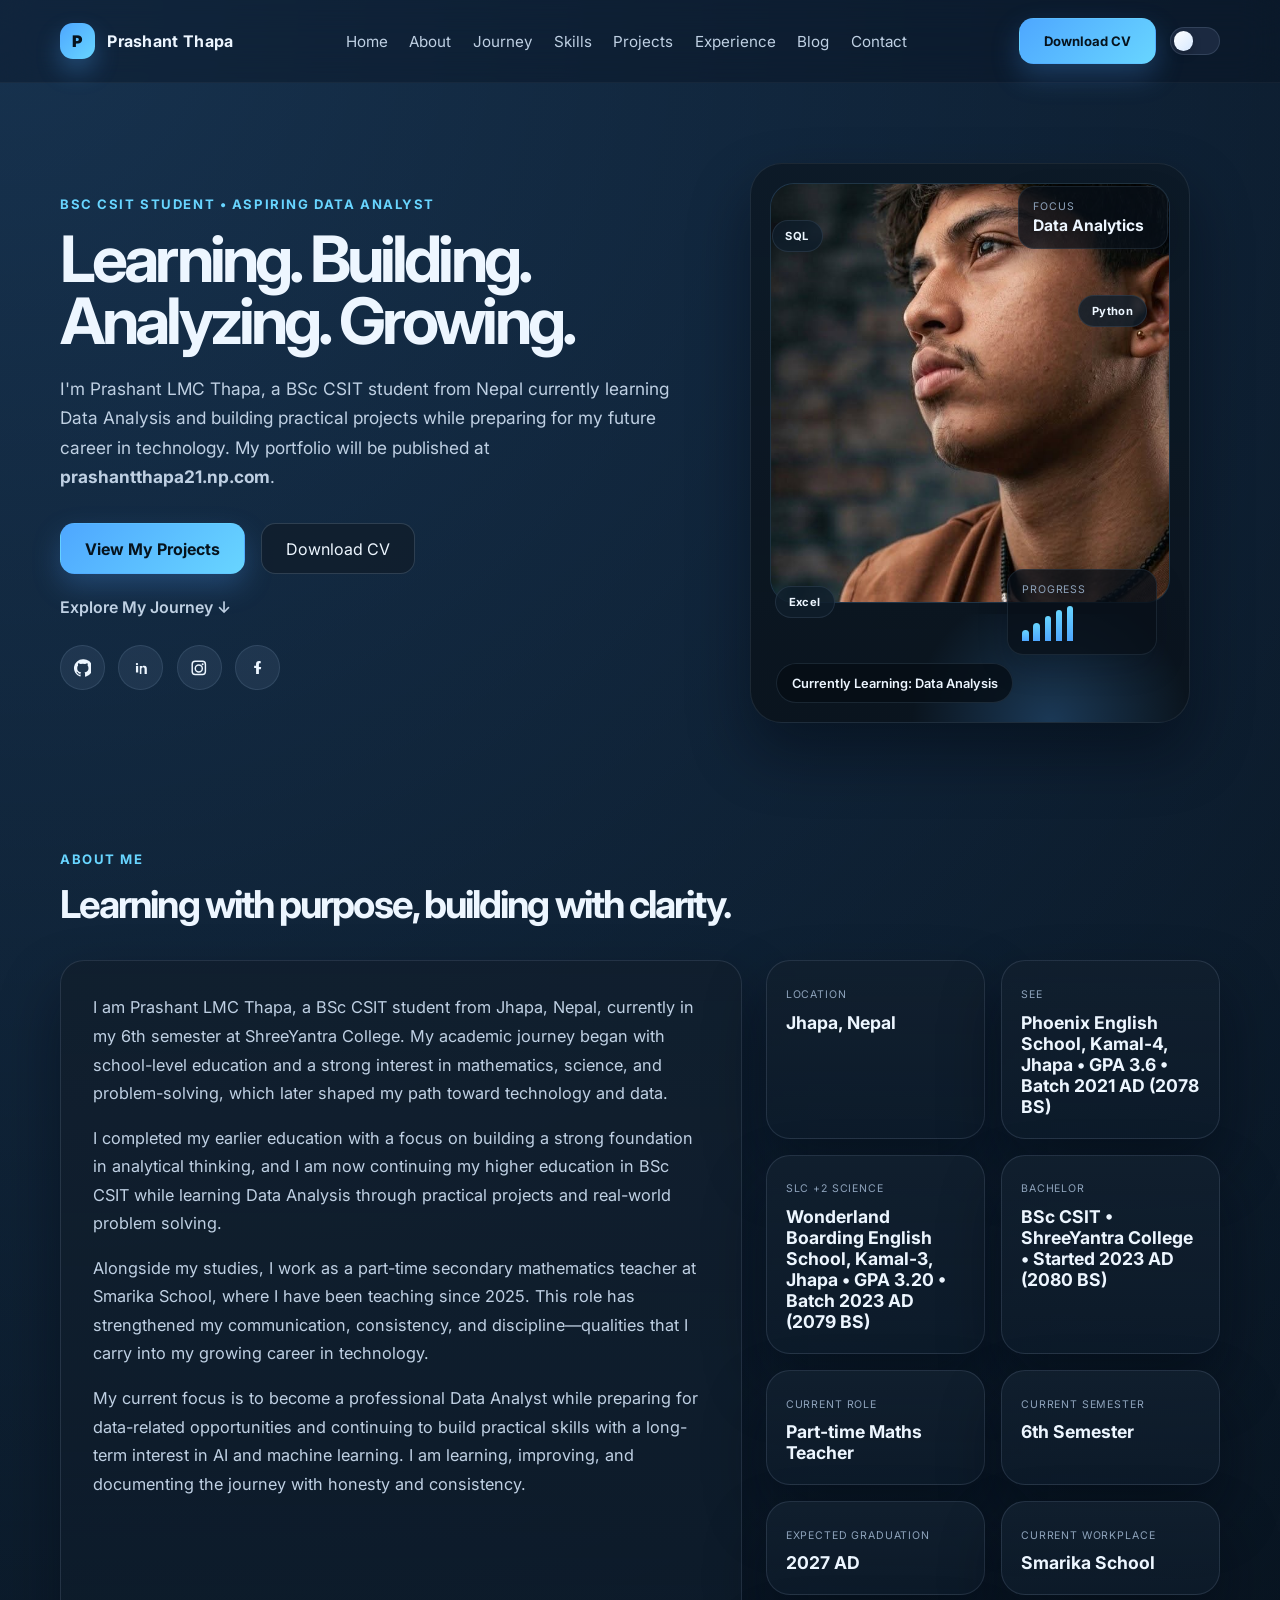
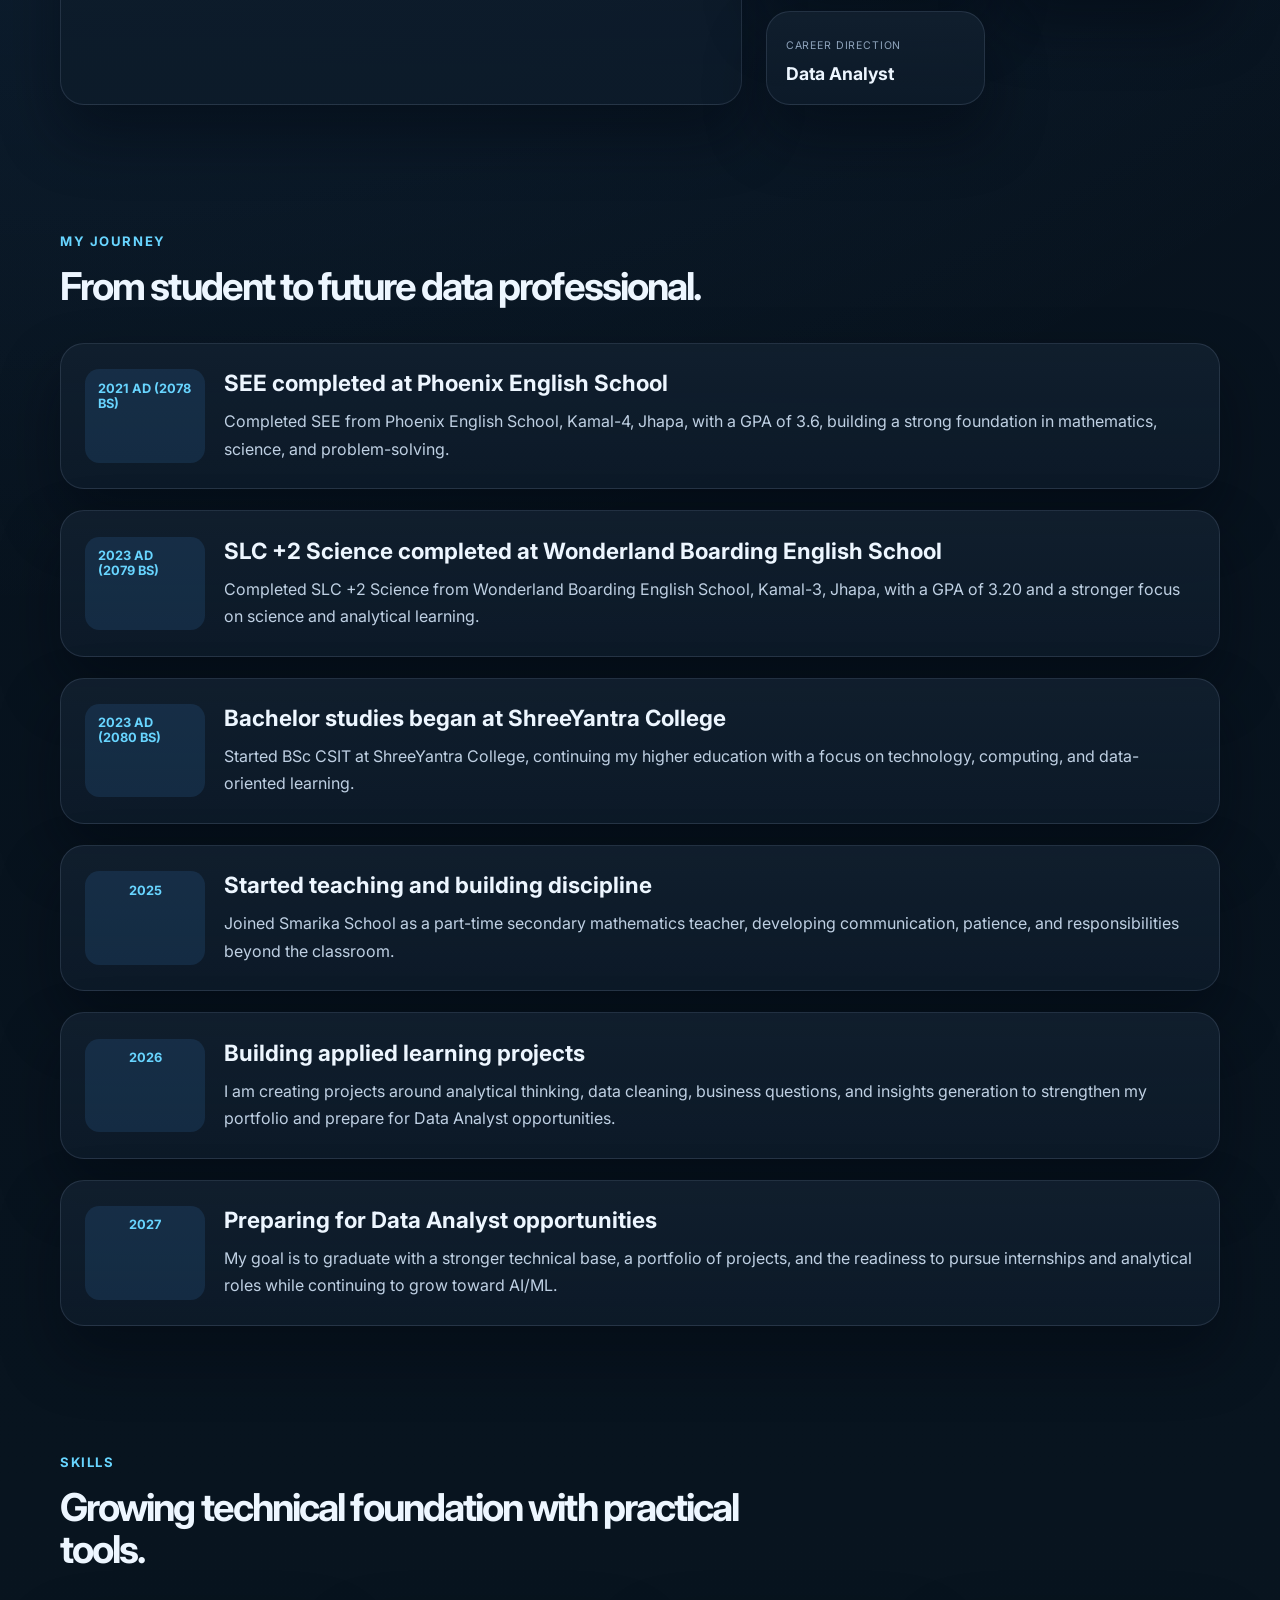
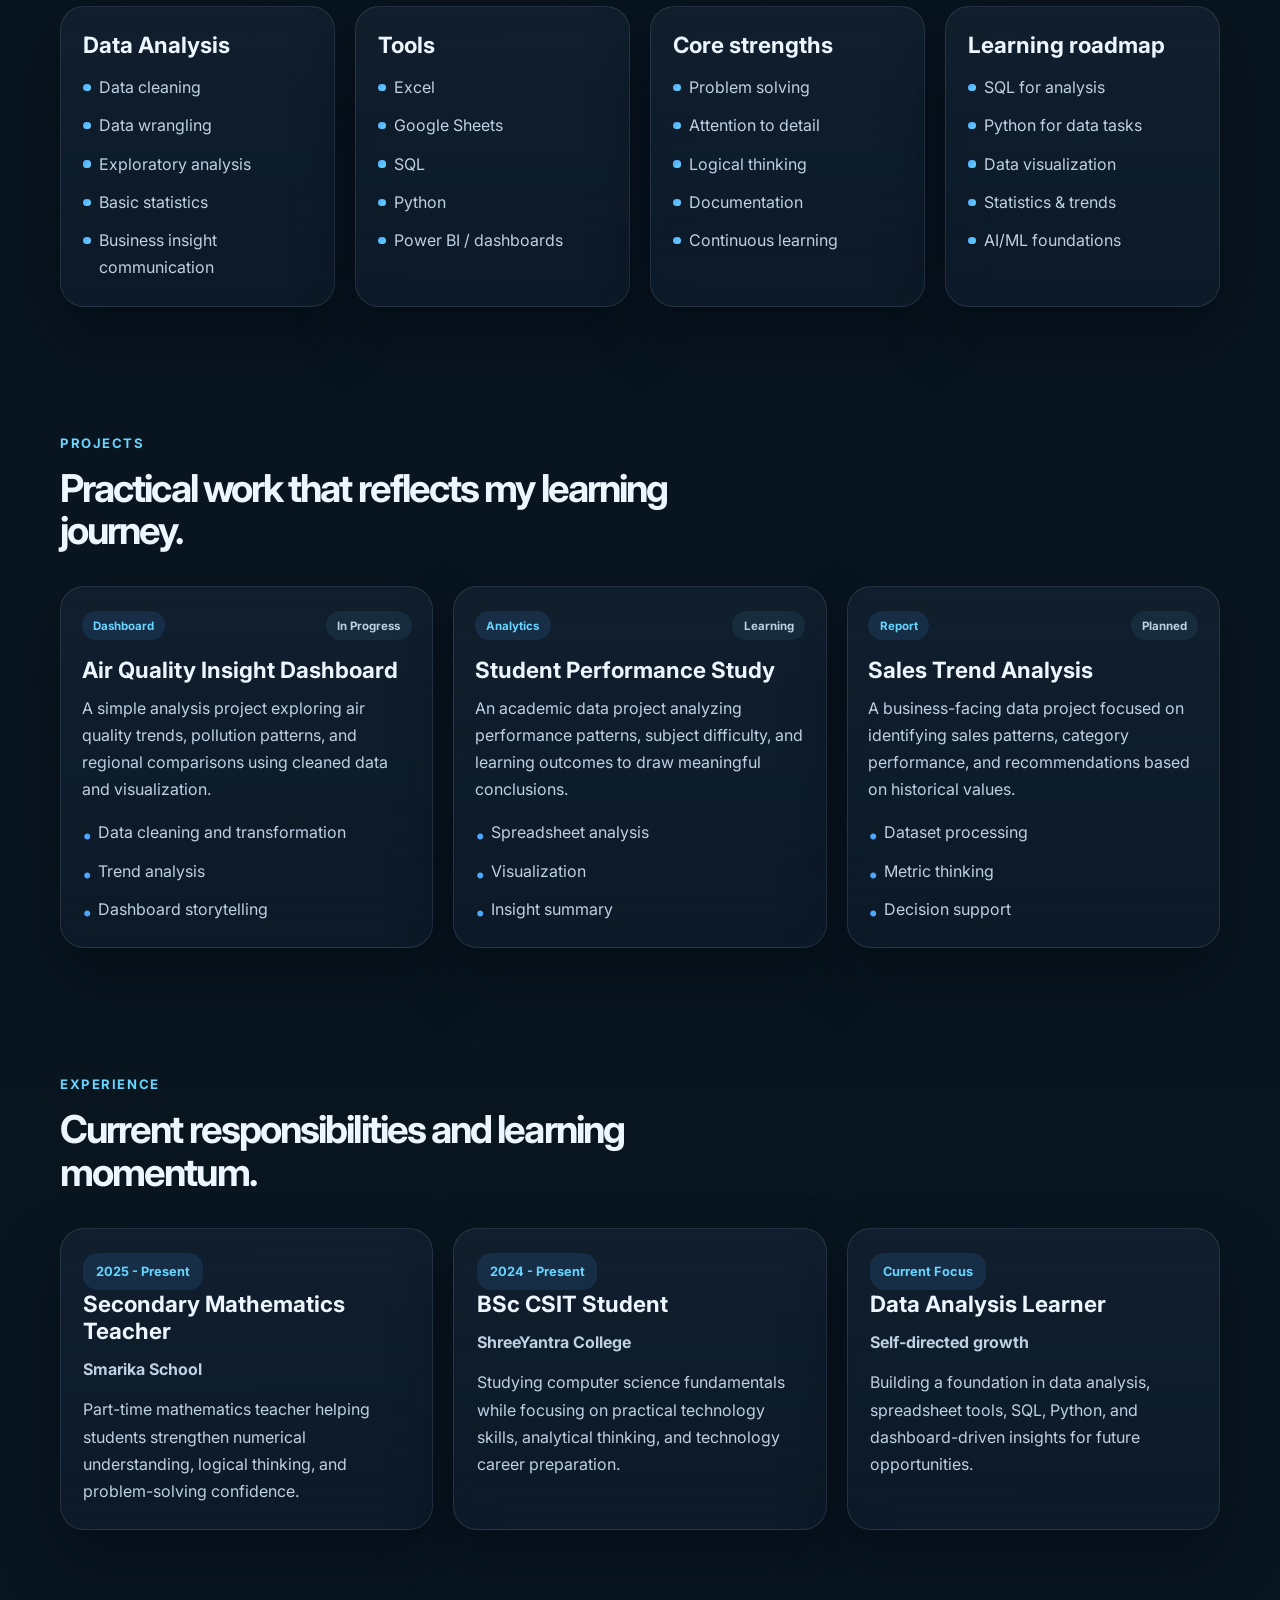
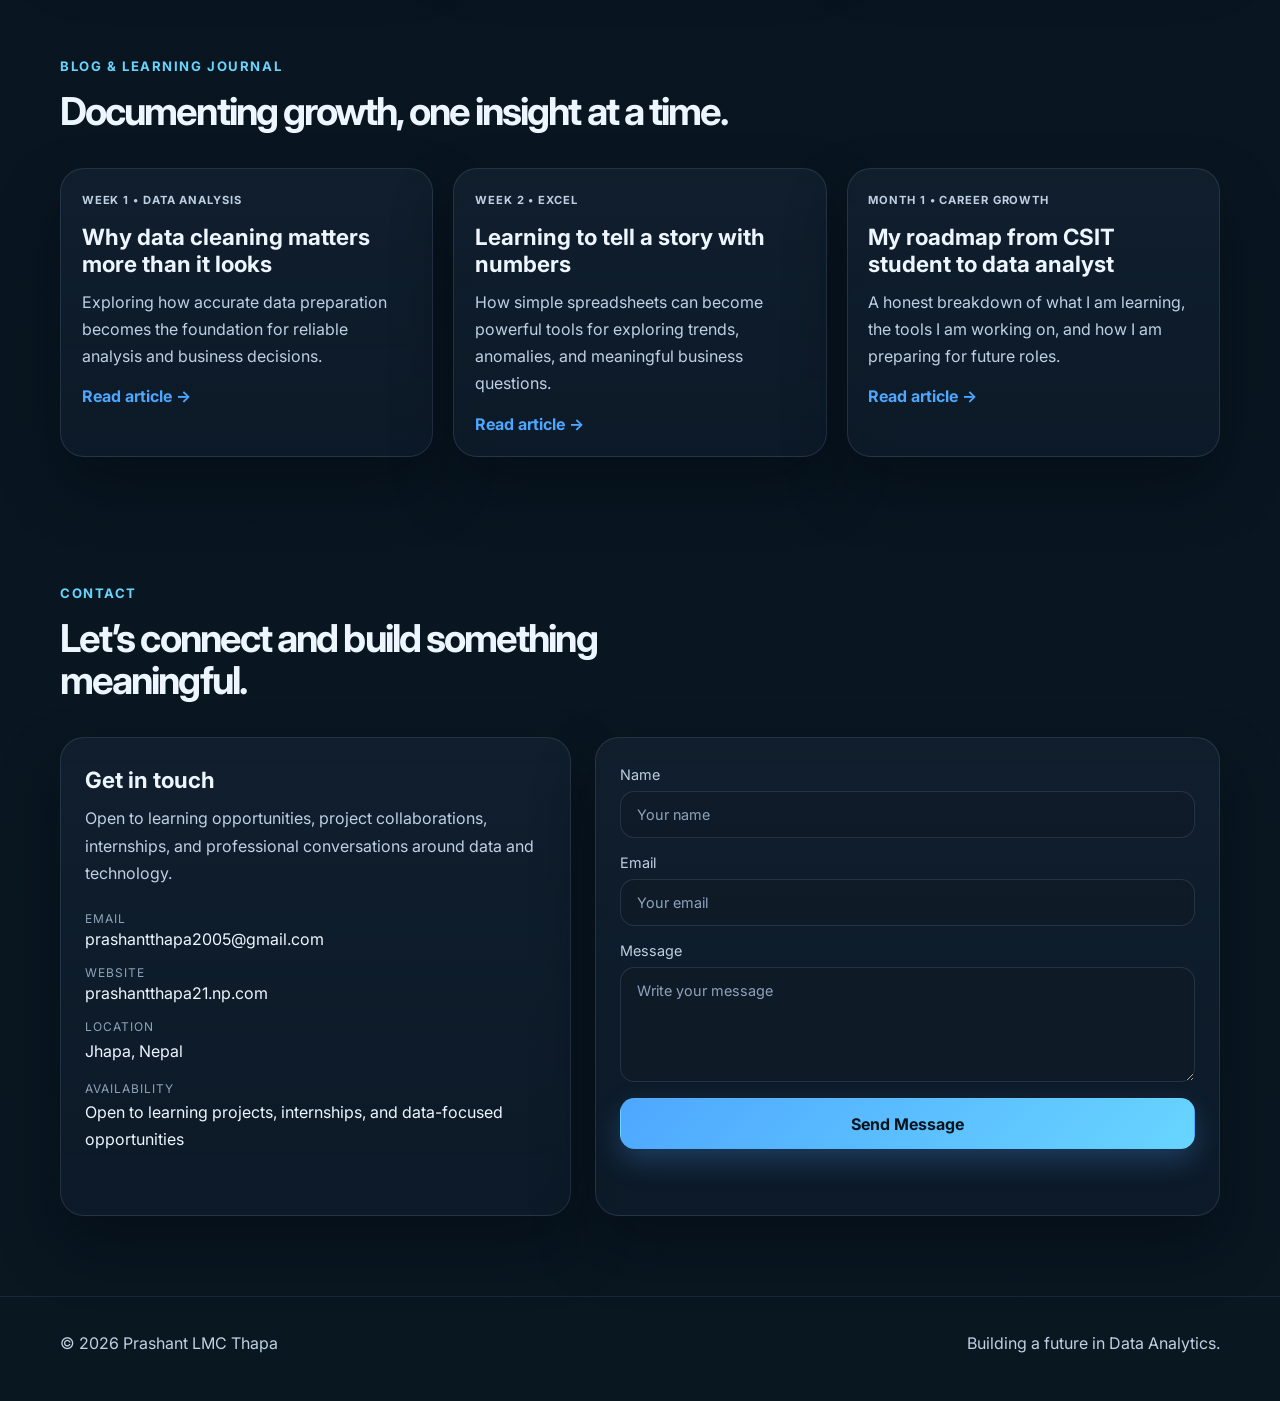
==== index.html @ ae218bb5 "First commit" ====
<!DOCTYPE html>
<html lang="en">
  <head>
    <meta charset="UTF-8" />
    <meta name="viewport" content="width=device-width, initial-scale=1.0" />
    <meta
      name="description"
      content="Prashant LMC Thapa is a BSc CSIT student from Nepal learning Data Analysis and building a future career in data analytics and tech."
    />
    <title>Prashant LMC Thapa | Learning Data Analytics</title>
    <link rel="preconnect" href="https://fonts.googleapis.com" />
    <link rel="preconnect" href="https://fonts.gstatic.com" crossorigin />
    <link
      href="https://fonts.googleapis.com/css2?family=Inter:wght@400;500;600;700;800;900&display=swap"
      rel="stylesheet"
    />
    <link rel="stylesheet" href="styles.css" />
  </head>
  <body>
    <div class="page-shell">
      <header class="topbar" id="top">
        <nav class="nav container" aria-label="Main navigation">
          <a href="#home" class="brand" aria-label="Prashant LMC home">
            <span class="brand-mark">P</span>
            <span class="brand-text">Prashant Thapa</span>
          </a>

          <button class="nav-toggle" aria-label="Open navigation menu" aria-expanded="false">
            <span></span>
            <span></span>
            <span></span>
          </button>

          <div class="nav-menu" id="nav-menu" aria-label="Main navigation links"></div>

          <div class="nav-actions">
            <a class="button button-primary button-small" href="assets/Prashant_LMC_Thapa_CV.pdf" download>
              Download CV
            </a>
            <button class="theme-toggle" type="button" aria-label="Toggle color mode">
              <span class="toggle-track">
                <span class="toggle-thumb"></span>
              </span>
            </button>
          </div>
        </nav>
      </header>

      <main>
        <section class="hero container" id="home">
          <div class="hero-copy">
            <p class="eyebrow">BSc CSIT Student • Aspiring Data Analyst</p>
            <h1>Learning. Building. Analyzing. Growing.</h1>
            <p class="lead">
              I'm Prashant LMC Thapa, a BSc CSIT student from Nepal currently learning Data Analysis and building practical projects while preparing for my future career in technology. My portfolio will be published at <strong>prashantthapa21.np.com</strong>.
            </p>

            <div class="hero-actions">
              <a class="button button-primary" href="#projects">View My Projects</a>
              <a class="button button-secondary" href="assets/Prashant_LMC_Thapa_CV.pdf" download>Download CV</a>
            </div>

            <a class="scroll-link" href="#about">Explore My Journey ↓</a>

            <div class="socials" aria-label="Social links">
              <a href="https://github.com/prashantthapa21/" target="_blank" rel="noreferrer" aria-label="GitHub">
                <svg viewBox="0 0 24 24" aria-hidden="true"><path d="M12 .5a12 12 0 0 0-3.79 23.4c.6.11.82-.26.82-.58v-2.03c-3.34.73-4.04-1.38-4.04-1.38-.55-1.38-1.34-1.75-1.34-1.75-1.09-.75.08-.73.08-.73 1.2.09 1.84 1.25 1.84 1.25 1.08 1.84 2.83 1.31 3.52 1 .11-.78.42-1.31.76-1.61-2.66-.3-5.46-1.33-5.46-5.92 0-1.31.47-2.38 1.24-3.22-.13-.3-.54-1.52.12-3.17 0 0 1.01-.32 3.3 1.23a11.4 11.4 0 0 1 6.02 0c2.29-1.55 3.3-1.23 3.3-1.23.66 1.65.25 2.87.12 3.17.77.84 1.24 1.91 1.24 3.22 0 4.6-2.81 5.62-5.49 5.91.43.37.82 1.1.82 2.22v3.28c0 .32.22.7.83.58A12 12 0 0 0 12 .5Z"/></svg>
              </a>
              <a href="https://www.linkedin.com/in/prashant-thapa-65a13230a/" target="_blank" rel="noreferrer" aria-label="LinkedIn">
                <svg viewBox="0 0 24 24" aria-hidden="true"><path d="M6.94 8.5A1.56 1.56 0 1 1 6.94 5.4a1.56 1.56 0 0 1 0 3.1ZM5.4 9.7h3.08v8.7H5.4V9.7Zm5.28 0h2.94v1.18h.04c.41-.78 1.41-1.6 2.9-1.6 3.1 0 3.68 2.04 3.68 4.69v6.43h-3.08v-6.02c0-1.44-.03-3.29-2.01-3.29-2.01 0-2.32 1.57-2.32 3.19v6.12H10.68V9.7Z"/></svg>
              </a>
              <a href="https://www.instagram.com/prashant_lmc_thapa/" target="_blank" rel="noreferrer" aria-label="Instagram">
                <svg viewBox="0 0 24 24" aria-hidden="true"><path d="M7 2h10a5 5 0 0 1 5 5v10a5 5 0 0 1-5 5H7a5 5 0 0 1-5-5V7a5 5 0 0 1 5-5Zm0 2a3 3 0 0 0-3 3v10a3 3 0 0 0 3 3h10a3 3 0 0 0 3-3V7a3 3 0 0 0-3-3H7Zm5 3.2A5.8 5.8 0 1 1 6.2 13 5.8 5.8 0 0 1 12 7.2Zm0 2A3.8 3.8 0 1 0 15.8 13 3.8 3.8 0 0 0 12 9.2Zm5.25-3.45a1.35 1.35 0 1 1-1.35 1.35 1.35 1.35 0 0 1 1.35-1.35Z"/></svg>
              </a>
              <a href="https://www.facebook.com/prashantlmc10/" target="_blank" rel="noreferrer" aria-label="Facebook">
                <svg viewBox="0 0 24 24" aria-hidden="true"><path d="M13.5 22v-8h2.7l.4-3.1h-3.1V7.3c0-.9.25-1.5 1.6-1.5H16V2.9c-.3 0-1.3-.1-2.4-.1-2.4 0-4 1.5-4 4.2v2.3H7v3.1h2.7v8h3.8Z"/></svg>
              </a>
            </div>
          </div>

          <div class="hero-visual" aria-label="Prashant profile summary">
            <div class="profile-card">
              <div class="profile-portrait">
                <img src="assets/profilepic.jpg" alt="Prashant LMC Thapa placeholder portrait" />
              </div>

              <div class="status-pill">Currently Learning: Data Analysis</div>

              <div class="mini-card mini-card-top">
                <span class="label">Focus</span>
                <strong>Data Analytics</strong>
              </div>

              <div class="mini-card mini-card-bottom">
                <span class="label">Progress</span>
                <div class="mini-chart">
                  <span></span>
                  <span></span>
                  <span></span>
                  <span></span>
                  <span></span>
                </div>
              </div>

              <div class="floating-badge badge-one">SQL</div>
              <div class="floating-badge badge-two">Excel</div>
              <div class="floating-badge badge-three">Python</div>
            </div>
          </div>
        </section>

        <section class="section container" id="about">
          <div class="section-heading">
            <p class="eyebrow">About Me</p>
            <h2>Learning with purpose, building with clarity.</h2>
          </div>

          <div class="about-grid">
            <div class="about-copy card-panel">
              <p>
                I am Prashant LMC Thapa, a BSc CSIT student from Jhapa, Nepal, currently in my 6th semester at ShreeYantra College. My academic journey began with school-level education and a strong interest in mathematics, science, and problem-solving, which later shaped my path toward technology and data.
              </p>
              <p>
                I completed my earlier education with a focus on building a strong foundation in analytical thinking, and I am now continuing my higher education in BSc CSIT while learning Data Analysis through practical projects and real-world problem solving.
              </p>
              <p>
                Alongside my studies, I work as a part-time secondary mathematics teacher at Smarika School, where I have been teaching since 2025. This role has strengthened my communication, consistency, and discipline—qualities that I carry into my growing career in technology.
              </p>
              <p>
                My current focus is to become a professional Data Analyst while preparing for data-related opportunities and continuing to build practical skills with a long-term interest in AI and machine learning. I am learning, improving, and documenting the journey with honesty and consistency.
              </p>
            </div>

            <div class="info-stack">
              <article class="stat-card card-panel">
                <span class="label">Location</span>
                <h3>Jhapa, Nepal</h3>
              </article>
              <article class="stat-card card-panel">
                <span class="label">SEE</span>
                <h3>Phoenix English School, Kamal-4, Jhapa • GPA 3.6 • Batch 2021 AD (2078 BS)</h3>
              </article>
              <article class="stat-card card-panel">
                <span class="label">SLC +2 Science</span>
                <h3>Wonderland Boarding English School, Kamal-3, Jhapa • GPA 3.20 • Batch 2023 AD (2079 BS)</h3>
              </article>
              <article class="stat-card card-panel">
                <span class="label">Bachelor</span>
                <h3>BSc CSIT • ShreeYantra College • Started 2023 AD (2080 BS)</h3>
              </article>
              <article class="stat-card card-panel">
                <span class="label">Current Role</span>
                <h3>Part-time Maths Teacher</h3>
              </article>
              <article class="stat-card card-panel">
                <span class="label">Current Semester</span>
                <h3>6th Semester</h3>
              </article>
              <article class="stat-card card-panel">
                <span class="label">Expected Graduation</span>
                <h3>2027 AD</h3>
              </article>
              <article class="stat-card card-panel">
                <span class="label">Current Workplace</span>
                <h3>Smarika School</h3>
              </article>
              <article class="stat-card card-panel">
                <span class="label">Career Direction</span>
                <h3>Data Analyst</h3>
              </article>
            </div>
          </div>
        </section>

        <section class="section container" id="journey">
          <div class="section-heading">
            <p class="eyebrow">My Journey</p>
            <h2>From student to future data professional.</h2>
          </div>

          <div class="timeline" id="timeline"></div>
        </section>

        <section class="section container" id="skills">
          <div class="section-heading">
            <p class="eyebrow">Skills</p>
            <h2>Growing technical foundation with practical tools.</h2>
          </div>

          <div class="skills-grid" id="skills-grid"></div>
        </section>

        <section class="section container" id="projects">
          <div class="section-heading">
            <p class="eyebrow">Projects</p>
            <h2>Practical work that reflects my learning journey.</h2>
          </div>

          <div class="projects-grid" id="projects-grid"></div>
        </section>

        <section class="section container" id="experience">
          <div class="section-heading">
            <p class="eyebrow">Experience</p>
            <h2>Current responsibilities and learning momentum.</h2>
          </div>

          <div class="experience-grid" id="experience-grid"></div>
        </section>

        <section class="section container" id="blog">
          <div class="section-heading">
            <p class="eyebrow">Blog & Learning Journal</p>
            <h2>Documenting growth, one insight at a time.</h2>
          </div>

          <div class="blog-grid" id="blog-grid"></div>
        </section>

        <section class="section container contact-section" id="contact">
          <div class="section-heading">
            <p class="eyebrow">Contact</p>
            <h2>Let’s connect and build something meaningful.</h2>
          </div>

          <div class="contact-grid">
            <div class="contact-card card-panel">
              <h3>Get in touch</h3>
              <p>Open to learning opportunities, project collaborations, internships, and professional conversations around data and technology.</p>

              <div class="contact-list">
                <div>
                  <span>Email</span>
                  <a href="mailto:prashantthapa2005@gmail.com">prashantthapa2005@gmail.com</a>
                </div>
                <div>
                  <span>Website</span>
                  <a href="https://prashantthapa21.np.com" target="_blank" rel="noreferrer">prashantthapa21.np.com</a>
                </div>
                <div>
                  <span>Location</span>
                  <p>Jhapa, Nepal</p>
                </div>
                <div>
                  <span>Availability</span>
                  <p>Open to learning projects, internships, and data-focused opportunities</p>
                </div>
              </div>
            </div>

            <form
              class="contact-form card-panel"
              id="contact-form"
              action="https://formsubmit.co/prashantthapa2005@gmail.com"
              method="POST"
              novalidate
            >
              <input type="hidden" name="_captcha" value="false" />
              <input type="hidden" name="_subject" value="Portfolio contact form message" />
              <label>
                Name
                <input type="text" name="name" placeholder="Your name" required />
              </label>
              <label>
                Email
                <input type="email" name="email" placeholder="Your email" required />
              </label>
              <label>
                Message
                <textarea name="message" rows="5" placeholder="Write your message" required></textarea>
              </label>
              <button type="submit" class="button button-primary">Send Message</button>
              <p id="form-status" class="form-status" aria-live="polite"></p>
            </form>
          </div>
        </section>
      </main>

      <footer class="footer">
        <div class="container footer-inner">
          <p>© <span id="year"></span> Prashant LMC Thapa</p>
          <p>Building a future in Data Analytics.</p>
        </div>
      </footer>
    </div>

    <script src="script.js"></script>
  </body>
</html>
---- styles.css ----
:root {
  --bg: #07111d;
  --bg-elevated: #0d1b2a;
  --bg-soft: #111f2e;
  --surface: rgba(18, 31, 45, 0.86);
  --surface-strong: #13253b;
  --panel: rgba(15, 24, 35, 0.88);
  --panel-border: rgba(156, 176, 204, 0.16);
  --primary: #4ea7ff;
  --primary-strong: #2d7ef7;
  --cyan: #68d5ff;
  --text: #edf6ff;
  --text-soft: #bfd0e3;
  --text-muted: #8ea3bb;
  --shadow: 0 30px 60px rgba(2, 6, 16, 0.45);
  --hero-glow: radial-gradient(circle at top left, rgba(78, 167, 255, 0.22), transparent 35%);
  --card-gradient: linear-gradient(180deg, rgba(17, 31, 46, 0.95), rgba(13, 27, 42, 0.84));
  --chip-bg: rgba(78, 167, 255, 0.12);
  --toggle-bg: #1b2940;
}

body.light {
  --bg: #edf5ff;
  --bg-elevated: #f7fbff;
  --bg-soft: #e3edf9;
  --surface: rgba(255, 255, 255, 0.85);
  --surface-strong: #dfeefb;
  --panel: rgba(255, 255, 255, 0.92);
  --panel-border: rgba(73, 101, 140, 0.14);
  --primary: #1f6fe5;
  --primary-strong: #184eb4;
  --cyan: #22b7d6;
  --text: #1b2430;
  --text-soft: #32445a;
  --text-muted: #576b83;
  --shadow: 0 20px 40px rgba(31, 51, 76, 0.12);
  --hero-glow: radial-gradient(circle at top left, rgba(31, 111, 229, 0.18), transparent 35%);
  --card-gradient: linear-gradient(180deg, rgba(255, 255, 255, 0.98), rgba(240, 246, 255, 0.9));
  --chip-bg: rgba(31, 111, 229, 0.08);
  --toggle-bg: #dce9fb;
}

* {
  box-sizing: border-box;
}

html {
  scroll-behavior: smooth;
}

body {
  margin: 0;
  font-family: "Inter", sans-serif;
  background:
    var(--hero-glow),
    linear-gradient(180deg, var(--bg) 0%, #091721 100%);
  color: var(--text);
  transition: background 0.3s ease, color 0.3s ease;
}

body.light {
  background:
    var(--hero-glow),
    linear-gradient(180deg, var(--bg) 0%, #eaf3ff 100%);
}

img {
  max-width: 100%;
  display: block;
}

a {
  color: inherit;
  text-decoration: none;
}

button, input, textarea {
  font: inherit;
}

.page-shell {
  min-height: 100vh;
}

.container {
  width: min(1160px, calc(100% - 2rem));
  margin: 0 auto;
}

.topbar {
  position: sticky;
  top: 0;
  z-index: 1000;
  backdrop-filter: blur(18px);
  background: rgba(7, 17, 29, 0.35);
  border-bottom: 1px solid rgba(255, 255, 255, 0.04);
  transition: background 0.25s ease, border-color 0.25s ease;
}

body.light .topbar {
  background: rgba(237, 245, 255, 0.7);
  border-bottom-color: rgba(72, 103, 153, 0.12);
}

.nav {
  display: flex;
  align-items: center;
  justify-content: space-between;
  gap: 1.5rem;
  min-height: 82px;
}

.brand {
  display: inline-flex;
  align-items: center;
  gap: 0.75rem;
  font-weight: 700;
  letter-spacing: 0.02em;
}

.brand-mark {
  width: 2.2rem;
  height: 2.2rem;
  border-radius: 0.8rem;
  display: grid;
  place-items: center;
  background: linear-gradient(135deg, var(--primary), var(--cyan));
  color: #06121d;
  font-weight: 900;
  box-shadow: 0 12px 24px rgba(78, 167, 255, 0.3);
}

.brand-text {
  font-size: 1rem;
}

.nav-menu {
  display: flex;
  align-items: center;
  gap: 1.35rem;
  flex-wrap: wrap;
  justify-content: center;
}

.nav-menu a {
  position: relative;
  color: var(--text-soft);
  font-size: 0.95rem;
  transition: color 0.25s ease;
}

.nav-menu a:hover,
.nav-menu a:focus-visible {
  color: var(--text);
}

.nav-menu a::after {
  content: "";
  position: absolute;
  left: 0;
  bottom: -0.45rem;
  width: 100%;
  height: 2px;
  background: linear-gradient(90deg, var(--primary), var(--cyan));
  transform: scaleX(0);
  transform-origin: center;
  transition: transform 0.25s ease;
}

.nav-menu a:hover::after,
.nav-menu a:focus-visible::after {
  transform: scaleX(1);
}

.nav-actions {
  display: flex;
  align-items: center;
  gap: 0.9rem;
}

.button {
  display: inline-flex;
  align-items: center;
  justify-content: center;
  border-radius: 0.9rem;
  transition: transform 0.25s ease, box-shadow 0.25s ease, border-color 0.25s ease;
  cursor: pointer;
  border: 1px solid transparent;
  text-decoration: none;
}

.button:hover {
  transform: translateY(-1px);
}

.button-small {
  padding: 0.75rem 1.1rem;
  font-size: 0.82rem;
}

.button-primary {
  padding: 0.9rem 1.5rem;
  background: linear-gradient(135deg, var(--primary), var(--cyan));
  color: #06131d;
  font-weight: 700;
  box-shadow: 0 12px 28px rgba(80, 160, 255, 0.25);
}

.button-secondary {
  padding: 0.9rem 1.5rem;
  background: rgba(17, 28, 40, 0.7);
  border-color: rgba(166, 192, 219, 0.2);
  color: var(--text);
}

body.light .button-secondary {
  background: rgba(255, 255, 255, 0.8);
}

.theme-toggle {
  width: 3.1rem;
  height: 1.8rem;
  border: 1px solid rgba(156, 176, 204, 0.18);
  border-radius: 999px;
  background: var(--toggle-bg);
  display: inline-flex;
  align-items: center;
  justify-content: flex-start;
  padding: 0.18rem;
  cursor: pointer;
  transition: background 0.25s ease;
}

.toggle-track {
  width: 100%;
  height: 100%;
  display: flex;
  align-items: center;
  position: relative;
}

.toggle-thumb {
  width: 1.2rem;
  height: 1.2rem;
  border-radius: 50%;
  background: linear-gradient(135deg, #fefefe, #d6e8ff);
  box-shadow: 0 4px 10px rgba(0, 0, 0, 0.2);
  transform: translateX(0);
  transition: transform 0.25s ease;
}

body.light .toggle-thumb {
  transform: translateX(1.25rem);
}

.nav-toggle {
  display: none;
  flex-direction: column;
  gap: 0.28rem;
  width: 2.6rem;
  height: 2.6rem;
  align-items: center;
  justify-content: center;
  background: transparent;
  border: 1px solid rgba(255, 255, 255, 0.08);
  border-radius: 0.85rem;
  cursor: pointer;
}

.nav-toggle span {
  width: 1.2rem;
  height: 2px;
  border-radius: 10px;
  background: var(--text);
  display: block;
}

.hero {
  display: grid;
  grid-template-columns: 1.1fr 0.9fr;
  align-items: center;
  gap: 3rem;
  padding: 5rem 0 4rem;
}

.eyebrow {
  margin: 0 0 1rem;
  color: var(--cyan);
  font-size: 0.82rem;
  letter-spacing: 0.12em;
  text-transform: uppercase;
  font-weight: 700;
}

.hero-copy h1 {
  margin: 0;
  font-size: clamp(2.8rem, 5vw, 5rem);
  letter-spacing: -0.06em;
  line-height: 0.98;
  max-width: 650px;
}

.lead {
  margin-top: 1.3rem;
  color: var(--text-soft);
  font-size: 1.08rem;
  line-height: 1.7;
  max-width: 620px;
}

.hero-actions {
  display: flex;
  flex-wrap: wrap;
  gap: 1rem;
  margin-top: 2rem;
}

.scroll-link {
  display: inline-flex;
  margin-top: 1.4rem;
  color: var(--text-soft);
  font-weight: 600;
}

.socials {
  display: flex;
  gap: 0.85rem;
  margin-top: 1.8rem;
}

.socials a {
  width: 2.8rem;
  height: 2.8rem;
  display: grid;
  place-items: center;
  border-radius: 50%;
  background: rgba(148, 175, 214, 0.1);
  border: 1px solid rgba(158, 181, 212, 0.14);
  transition: transform 0.25s ease, border-color 0.25s ease;
}

.socials a:hover {
  transform: translateY(-2px);
  border-color: rgba(78, 167, 255, 0.4);
}

.socials svg {
  width: 1.1rem;
  height: 1.1rem;
  fill: var(--text);
}

.hero-visual {
  position: relative;
  display: flex;
  justify-content: center;
}

.profile-card {
  position: relative;
  width: min(440px, 100%);
  min-height: 560px;
  padding: 1.2rem;
  background: linear-gradient(180deg, rgba(13, 26, 39, 0.96), rgba(10, 19, 28, 0.9));
  border: 1px solid rgba(156, 176, 204, 0.12);
  border-radius: 2rem;
  box-shadow: var(--shadow);
  overflow: hidden;
}

body.light .profile-card {
  background: linear-gradient(180deg, rgba(255, 255, 255, 0.94), rgba(239, 246, 255, 0.92));
}

.profile-card::before {
  content: "";
  position: absolute;
  inset: auto -15% -20% 22%;
  height: 220px;
  background: radial-gradient(circle, rgba(78, 167, 255, 0.25), transparent 60%);
}

.profile-portrait {
  position: relative;
  display: grid;
  place-items: center;
  background:
    linear-gradient(135deg, rgba(78, 167, 255, 0.12), rgba(104, 213, 255, 0.08)),
    rgba(9, 21, 31, 0.7);
  border: 1px solid rgba(158, 181, 212, 0.1);
  border-radius: 1.5rem;
  min-height: 420px;
  overflow: hidden;
}

.profile-portrait img {
  width: 100%;
  height: 100%;
  object-fit: cover;
}

.status-pill {
  position: absolute;
  left: 1.6rem;
  bottom: 1.2rem;
  background: rgba(6, 13, 21, 0.78);
  border: 1px solid rgba(140, 173, 206, 0.15);
  backdrop-filter: blur(8px);
  padding: 0.7rem 0.9rem;
  border-radius: 999px;
  color: var(--text);
  font-size: 0.8rem;
  font-weight: 600;
}

.mini-card {
  position: absolute;
  display: flex;
  flex-direction: column;
  gap: 0.2rem;
  min-width: 150px;
  padding: 0.8rem 0.9rem;
  border-radius: 1rem;
  background: rgba(8, 16, 25, 0.78);
  border: 1px solid rgba(149, 177, 209, 0.12);
  box-shadow: 0 12px 30px rgba(4, 12, 20, 0.2);
}

.mini-card-top {
  top: 1.4rem;
  right: 1.3rem;
}

.mini-card-bottom {
  right: 2rem;
  bottom: 4.2rem;
}

.label {
  display: inline-block;
  color: var(--text-muted);
  font-size: 0.66rem;
  letter-spacing: 0.08em;
  text-transform: uppercase;
}

.mini-card strong {
  font-size: 0.98rem;
}

.mini-chart {
  display: flex;
  align-items: end;
  gap: 0.3rem;
  height: 2.2rem;
  margin-top: 0.4rem;
}

.mini-chart span {
  width: 0.4rem;
  border-radius: 999px 999px 0 0;
  background: linear-gradient(180deg, var(--cyan), var(--primary));
}

.mini-chart span:nth-child(1) { height: 30%; }
.mini-chart span:nth-child(2) { height: 50%; }
.mini-chart span:nth-child(3) { height: 70%; }
.mini-chart span:nth-child(4) { height: 88%; }
.mini-chart span:nth-child(5) { height: 100%; }

.floating-badge {
  position: absolute;
  display: grid;
  place-items: center;
  padding: 0.5rem 0.8rem;
  background: rgba(15, 30, 44, 0.8);
  border: 1px solid rgba(160, 186, 222, 0.12);
  border-radius: 999px;
  font-size: 0.7rem;
  font-weight: 700;
  letter-spacing: 0.04em;
}

.badge-one { left: 1.3rem; top: 3.5rem; }
.badge-two { left: 1.5rem; bottom: 6.5rem; }
.badge-three { right: 2.6rem; top: 8.2rem; }

.section {
  padding: 4rem 0;
}

.section-heading {
  margin-bottom: 2.2rem;
}

.section-heading h2 {
  margin: 0;
  font-size: clamp(2rem, 3vw, 3rem);
  letter-spacing: -0.05em;
  line-height: 1.1;
  max-width: 720px;
}

.card-panel {
  background: var(--card-gradient);
  border: 1px solid var(--panel-border);
  border-radius: 1.5rem;
  box-shadow: var(--shadow);
}

.about-grid {
  display: grid;
  grid-template-columns: 1.35fr 0.9fr;
  gap: 1.5rem;
}

.about-copy {
  padding: 2rem;
}

.about-copy p {
  margin: 0 0 1rem;
  color: var(--text-soft);
  line-height: 1.75;
  font-size: 1.02rem;
}

.about-copy p:last-child {
  margin-bottom: 0;
}

.info-stack {
  display: grid;
  grid-template-columns: repeat(2, minmax(0, 1fr));
  gap: 1rem;
}

.stat-card {
  padding: 1.3rem 1.2rem;
}

.stat-card h3 {
  margin: 0.6rem 0 0;
  font-size: 1.1rem;
}

.timeline {
  display: grid;
  gap: 1.3rem;
}

.timeline-item {
  display: grid;
  grid-template-columns: 120px 1fr;
  gap: 1.2rem;
  padding: 1.6rem 1.5rem;
}

.timeline-year {
  display: inline-flex;
  align-items: flex-start;
  justify-content: center;
  padding: 0.7rem 0.8rem;
  border-radius: 0.9rem;
  background: var(--chip-bg);
  color: var(--cyan);
  font-weight: 700;
  font-size: 0.8rem;
}

.timeline-item h3, .skill-card h3, .project-card h3, .experience-card h3, .blog-card h3, .contact-card h3 {
  margin: 0 0 0.75rem;
  font-size: 1.4rem;
}

.timeline-item p, .skill-card li, .project-card p, .project-card li, .experience-card p, .blog-card p, .contact-card p {
  color: var(--text-soft);
  line-height: 1.7;
  margin: 0;
}

.skills-grid,
.projects-grid,
.experience-grid,
.blog-grid {
  display: grid;
  gap: 1.25rem;
}

.skills-grid {
  grid-template-columns: repeat(4, minmax(0, 1fr));
}

.skill-card {
  padding: 1.5rem 1.4rem;
}

.skill-card ul {
  list-style: none;
  padding: 0;
  margin: 1rem 0 0;
  display: grid;
  gap: 0.7rem;
}

.skill-card li {
  position: relative;
  padding-left: 1rem;
}

.skill-card li::before {
  content: "";
  position: absolute;
  left: 0;
  top: 0.62rem;
  width: 0.45rem;
  height: 0.45rem;
  border-radius: 50%;
  background: linear-gradient(135deg, var(--primary), var(--cyan));
}

.projects-grid {
  grid-template-columns: repeat(3, minmax(0, 1fr));
}

.project-card {
  padding: 1.5rem 1.3rem;
}

.project-topline {
  display: flex;
  justify-content: space-between;
  align-items: center;
  gap: 1rem;
  margin-bottom: 1rem;
}

.project-tag,
.project-status {
  display: inline-flex;
  align-items: center;
  border-radius: 999px;
  padding: 0.45rem 0.7rem;
  font-size: 0.72rem;
  font-weight: 700;
}

.project-tag {
  background: rgba(78, 167, 255, 0.12);
  color: var(--cyan);
}

.project-status {
  background: rgba(104, 213, 255, 0.08);
  color: var(--text-soft);
}

.project-card ul {
  list-style: none;
  margin: 1rem 0 0;
  padding: 0;
  display: grid;
  gap: 0.7rem;
}

.project-card li {
  position: relative;
  padding-left: 1rem;
}

.project-card li::before {
  content: "•";
  position: absolute;
  left: 0;
  color: var(--primary);
  font-size: 1.2rem;
}

.experience-grid {
  grid-template-columns: repeat(3, minmax(0, 1fr));
}

.experience-card {
  padding: 1.5rem 1.4rem;
}

.company-name {
  margin-bottom: 0.8rem !important;
  font-weight: 700;
  color: var(--text);
}

.blog-grid {
  grid-template-columns: repeat(3, minmax(0, 1fr));
}

.blog-card {
  padding: 1.4rem 1.3rem;
}

.meta {
  color: var(--cyan);
  letter-spacing: 0.08em;
  text-transform: uppercase;
  font-size: 0.7rem;
  font-weight: 700;
  margin-bottom: 0.8rem !important;
}

.blog-card a {
  display: inline-flex;
  margin-top: 1rem;
  color: var(--primary);
  font-weight: 700;
}

.blog-toolbar {
  display: flex;
  align-items: center;
  justify-content: space-between;
  gap: 1rem;
  margin: 2rem 0 1.5rem;
  padding: 1rem 1.2rem;
}

.blog-filter-group {
  display: flex;
  flex-wrap: wrap;
  gap: 0.7rem;
}

.blog-filter {
  border: 1px solid rgba(156, 176, 204, 0.16);
  background: rgba(13, 27, 42, 0.5);
  color: var(--text-soft);
  padding: 0.65rem 0.95rem;
  border-radius: 999px;
  cursor: pointer;
  transition: all 0.2s ease;
}

.blog-filter.is-active {
  background: linear-gradient(135deg, var(--primary), var(--cyan));
  color: #06131d;
  border-color: transparent;
  font-weight: 700;
}

.blog-search {
  display: block;
  min-width: min(260px, 100%);
}

.blog-search input {
  width: 100%;
  border: 1px solid rgba(156, 176, 204, 0.16);
  border-radius: 999px;
  background: rgba(9, 21, 31, 0.7);
  color: var(--text);
  padding: 0.8rem 1rem;
}

.blog-search input::placeholder {
  color: var(--text-muted);
}

.empty-state {
  grid-column: 1 / -1;
}

.sr-only {
  position: absolute;
  width: 1px;
  height: 1px;
  padding: 0;
  margin: -1px;
  overflow: hidden;
  clip: rect(0, 0, 0, 0);
  white-space: nowrap;
  border: 0;
}

.contact-section {
  padding-bottom: 5rem;
}

.contact-grid {
  display: grid;
  grid-template-columns: 0.9fr 1.1fr;
  gap: 1.5rem;
}

.contact-card,
.contact-form {
  padding: 1.8rem 1.5rem;
}

.contact-list {
  margin-top: 1.5rem;
  display: grid;
  gap: 1rem;
}

.contact-list div {
  display: grid;
  gap: 0.2rem;
}

.contact-list span {
  color: var(--text-muted);
  font-size: 0.75rem;
  letter-spacing: 0.08em;
  text-transform: uppercase;
}

.contact-list a,
.contact-list p {
  margin: 0;
  color: var(--text);
  font-size: 1rem;
}

.contact-form {
  display: grid;
  gap: 1rem;
}

.contact-form label {
  display: grid;
  gap: 0.45rem;
  color: var(--text-soft);
  font-size: 0.9rem;
}

.contact-form input,
.contact-form textarea {
  width: 100%;
  border: 1px solid rgba(137, 163, 191, 0.18);
  background: rgba(16, 27, 39, 0.7);
  color: var(--text);
  border-radius: 0.9rem;
  padding: 0.9rem 1rem;
  resize: vertical;
}

body.light .contact-form input,
body.light .contact-form textarea {
  background: rgba(255, 255, 255, 0.8);
}

.contact-form input::placeholder,
.contact-form textarea::placeholder {
  color: var(--text-muted);
}

.form-status {
  margin: 0;
  min-height: 1.3rem;
  color: var(--cyan);
  font-size: 0.92rem;
  font-weight: 600;
}

.form-status.error {
  color: #ff8b8b;
}

.footer {
  border-top: 1px solid rgba(145, 164, 191, 0.12);
  padding: 1.25rem 0 2rem;
}

.footer-inner {
  display: flex;
  justify-content: space-between;
  gap: 1rem;
  flex-wrap: wrap;
  color: var(--text-soft);
}

@media (max-width: 1000px) {
  .hero,
  .about-grid,
  .contact-grid {
    grid-template-columns: 1fr;
  }

  .skills-grid {
    grid-template-columns: repeat(2, minmax(0, 1fr));
  }

  .projects-grid,
  .experience-grid,
  .blog-grid {
    grid-template-columns: 1fr;
  }
}

@media (max-width: 760px) {
  .nav {
    position: relative;
    min-height: 72px;
  }

  .nav-toggle {
    display: flex;
  }

  .nav-menu {
    position: absolute;
    top: calc(100% + 0.5rem);
    left: 0;
    right: 0;
    display: none;
    flex-direction: column;
    align-items: flex-start;
    padding: 1rem 1rem 0.8rem;
    border-radius: 1.2rem;
    background: rgba(8, 16, 25, 0.95);
    border: 1px solid rgba(170, 190, 214, 0.1);
    box-shadow: var(--shadow);
  }

  body.light .nav-menu {
    background: rgba(255, 255, 255, 0.96);
  }

  .nav-menu.open {
    display: flex;
  }

  .nav-actions .button-small {
    display: none;
  }

  .hero {
    padding-top: 4rem;
  }

  .timeline-item {
    grid-template-columns: 1fr;
  }

  .info-stack,
  .skills-grid {
    grid-template-columns: 1fr;
  }

  .blog-toolbar {
    flex-direction: column;
    align-items: stretch;
  }

  .blog-filter-group {
    justify-content: flex-start;
  }
}

.article-page {
  padding: 4rem 0 5rem;
}

.article-shell {
  max-width: 860px;
  margin: 0 auto;
}

.article-card {
  background: var(--card-gradient);
  border: 1px solid var(--panel-border);
  border-radius: 1.8rem;
  box-shadow: var(--shadow);
  padding: clamp(1.5rem, 3vw, 3rem);
}

.article-meta {
  display: inline-block;
  margin-bottom: 1rem;
  color: var(--cyan);
  font-size: 0.72rem;
  letter-spacing: 0.08em;
  text-transform: uppercase;
  font-weight: 700;
}

.article-card h1 {
  margin: 0 0 1rem;
  font-size: clamp(2.3rem, 4vw, 3.5rem);
  line-height: 1.1;
  letter-spacing: -0.05em;
}

.article-hero {
  width: 100%;
  border-radius: 1.25rem;
  border: 1px solid rgba(156, 176, 204, 0.14);
  margin-bottom: 1.4rem;
  display: block;
}

.article-intro {
  margin: 0 0 1.8rem;
  color: var(--text-soft);
  font-size: 1.08rem;
  line-height: 1.8;
}

.article-card h2 {
  margin: 2rem 0 0.8rem;
  font-size: clamp(1.5rem, 2.3vw, 2rem);
  letter-spacing: -0.04em;
}

.article-card p,
.article-card li {
  color: var(--text-soft);
  line-height: 1.8;
  font-size: 1.02rem;
}

.article-card ul {
  padding-left: 1.2rem;
  margin: 0.8rem 0 0;
}

.article-card li + li {
  margin-top: 0.45rem;
}

.article-back {
  display: inline-flex;
  margin-top: 1.8rem;
  color: var(--primary);
  font-weight: 700;
}
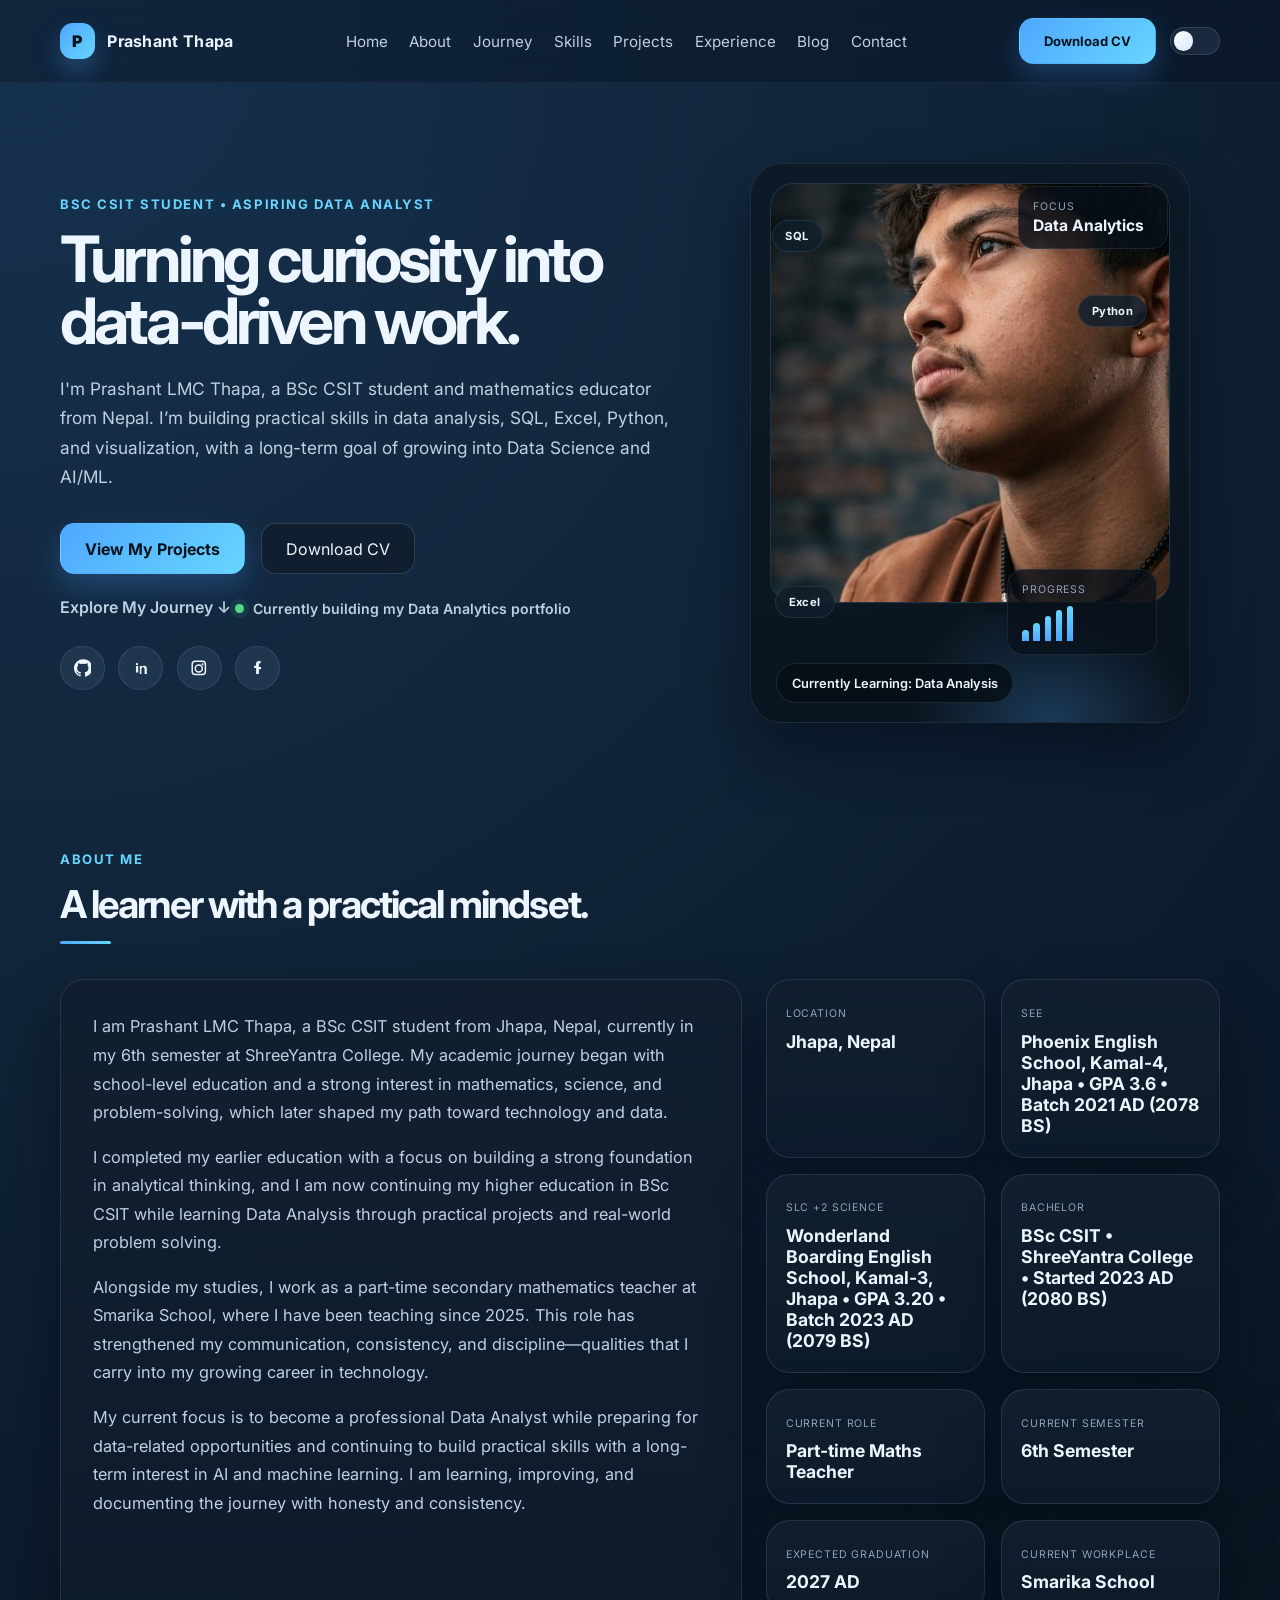
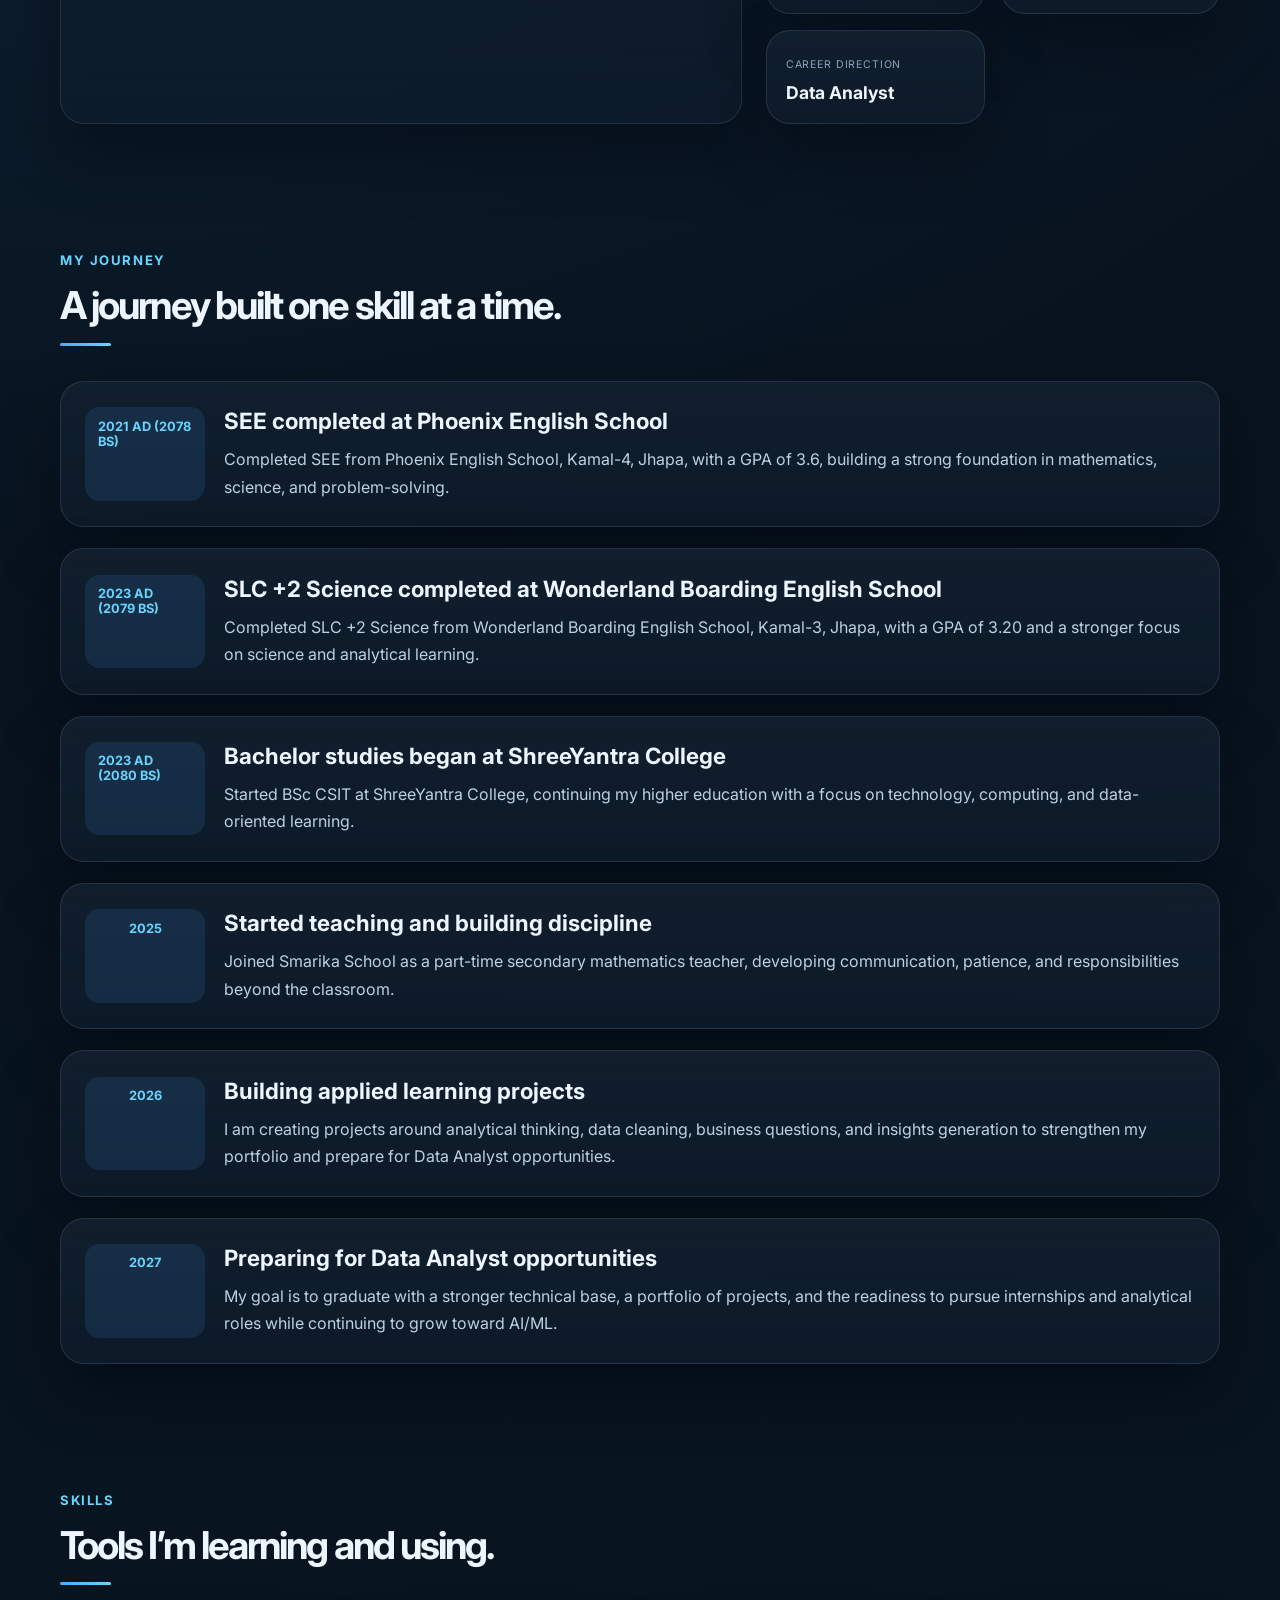
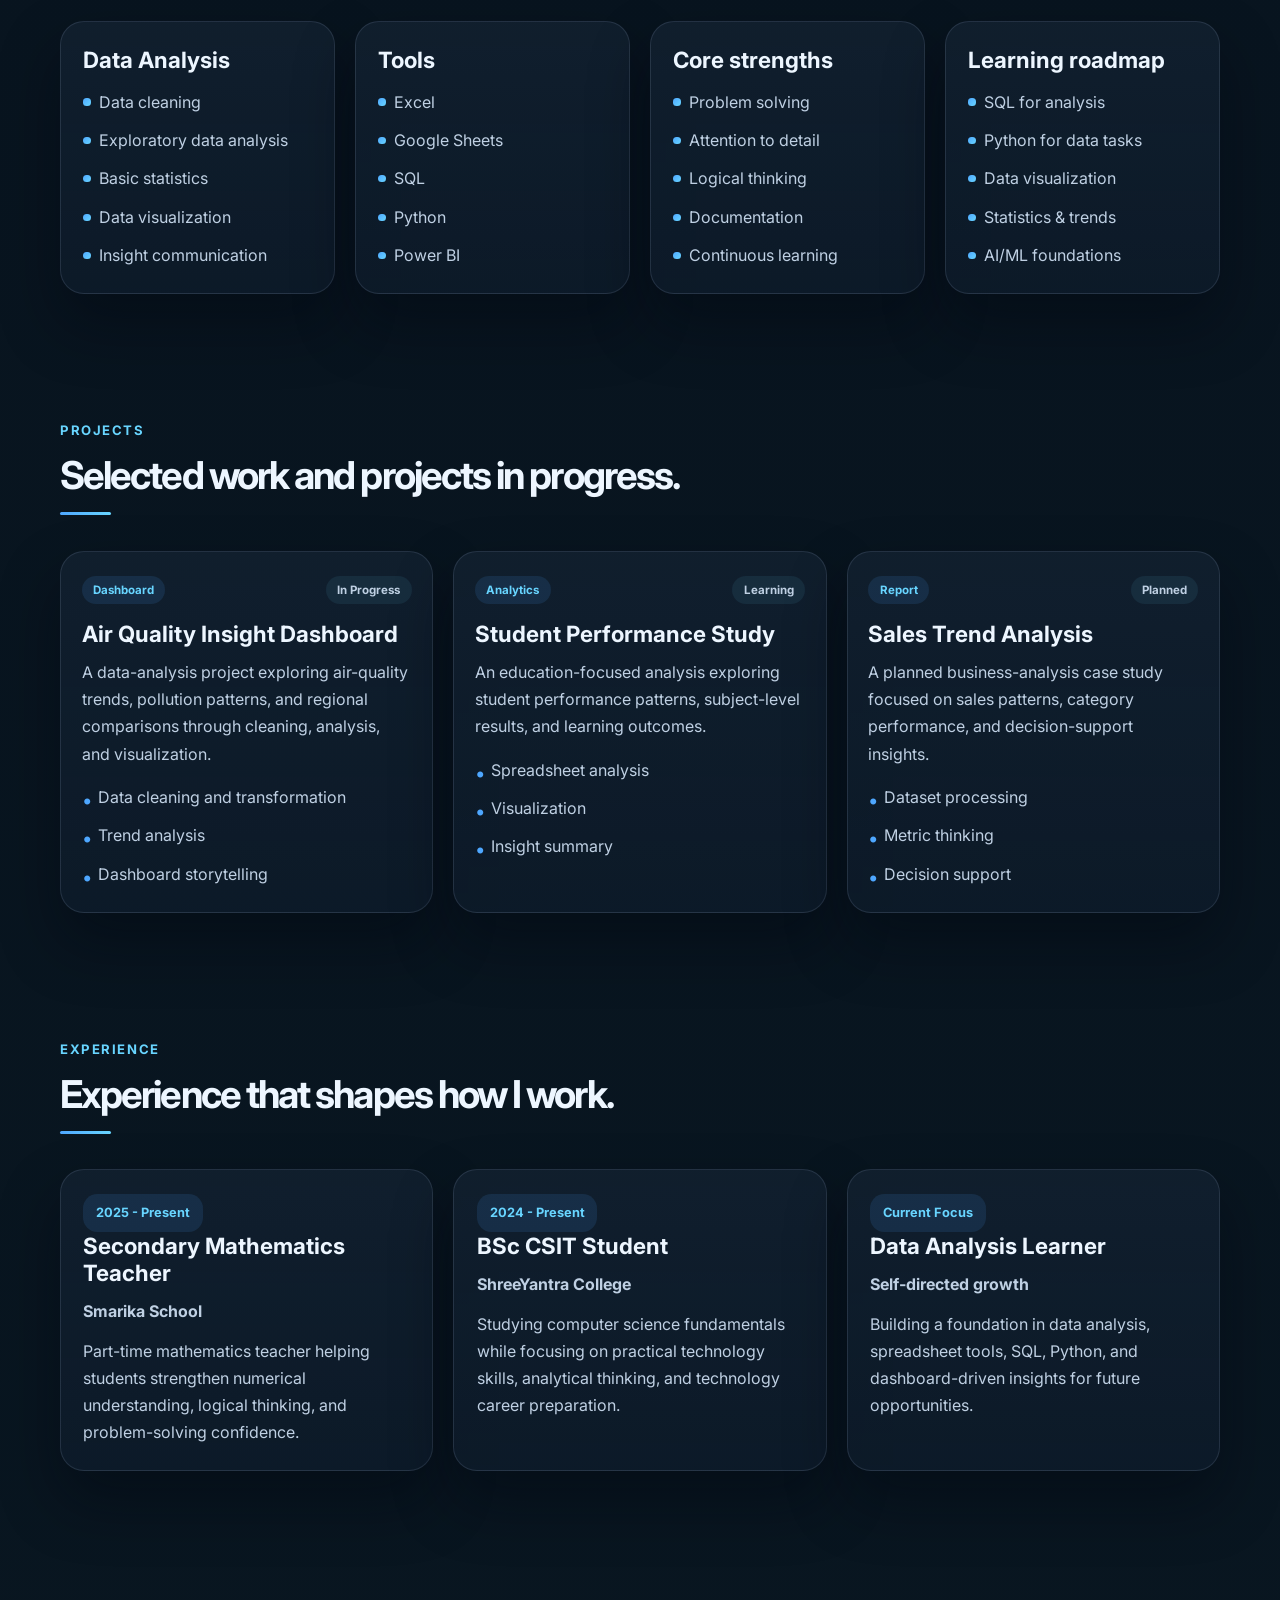
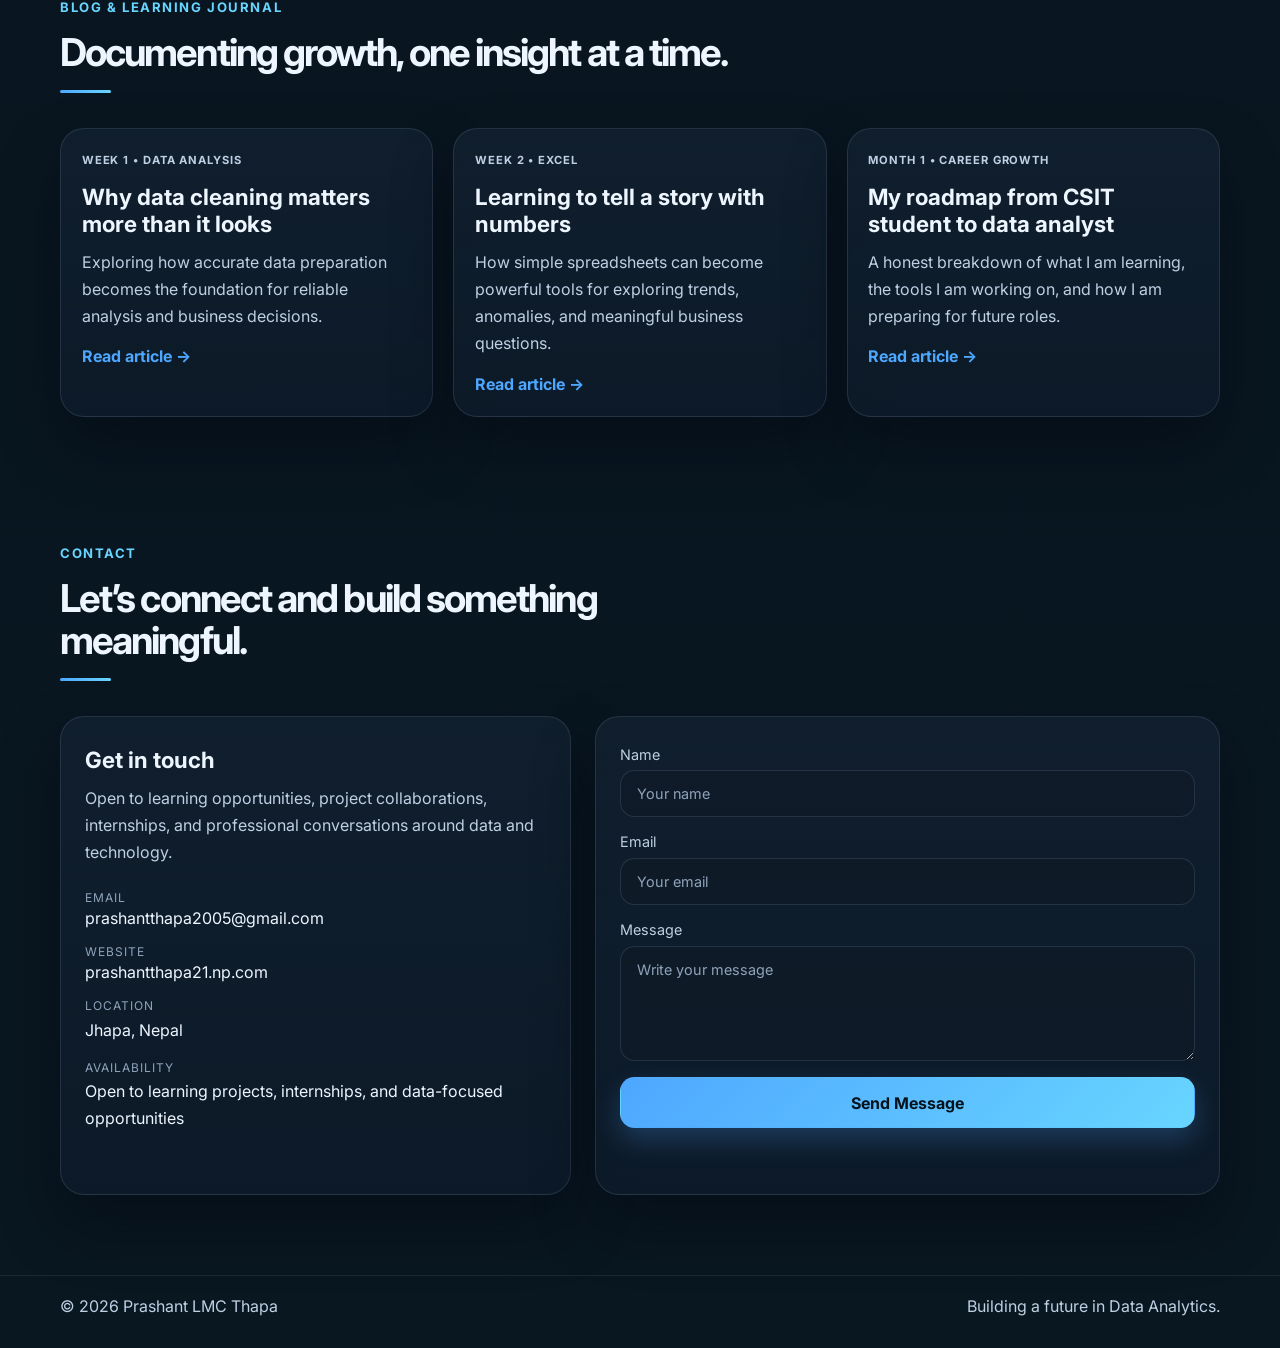
==== commit 740c9016: "Update code changes" ====
--- a/index.html
+++ b/index.html
@@ -1,24 +1,108 @@
 <!DOCTYPE html>
 <html lang="en">
   <head>
+
+    <!-- Google tag (gtag.js) -->
+<script async src="https://www.googletagmanager.com/gtag/js?id=G-HF5E2EPW4R"></script>
+<script>
+  window.dataLayer = window.dataLayer || [];
+  function gtag(){dataLayer.push(arguments);}
+  gtag('js', new Date());
+
+  gtag('config', 'G-HF5E2EPW4R');
+</script>
+
+    <!-- Google Tag Manager -->
+<script>(function(w,d,s,l,i){w[l]=w[l]||[];w[l].push({'gtm.start':
+new Date().getTime(),event:'gtm.js'});var f=d.getElementsByTagName(s)[0],
+j=d.createElement(s),dl=l!='dataLayer'?'&l='+l:'';j.async=true;j.src=
+'https://www.googletagmanager.com/gtm.js?id='+i+dl;f.parentNode.insertBefore(j,f);
+})(window,document,'script','dataLayer','GTM-KSH8MF6R');</script>
+<!-- End Google Tag Manager -->
     <meta charset="UTF-8" />
     <meta name="viewport" content="width=device-width, initial-scale=1.0" />
     <meta
       name="description"
-      content="Prashant LMC Thapa is a BSc CSIT student from Nepal learning Data Analysis and building a future career in data analytics and tech."
-    />
-    <title>Prashant LMC Thapa | Learning Data Analytics</title>
+      content="Prashant Thapa is a BSc CSIT student and aspiring data analyst from Nepal, learning SQL, Excel, Python, and data visualization to build a career in analytics and technology."
+    />
+    <meta
+      name="keywords"
+      content="Prashant Thapa, BSc CSIT student Nepal, data analyst portfolio, aspiring data analyst, SQL Excel Python, data analytics learner"
+    />
+    <meta
+      name="robots"
+      content="index, follow, max-image-preview:large, max-snippet:-1, max-video-preview:-1"
+    />
+    <meta name="author" content="Prashant LMC Thapa" />
+    <meta name="theme-color" content="#07111d" />
+    <meta property="og:title" content="Prashant Thapa | Data Analyst Portfolio & BSc CSIT Student Nepal" />
+    <meta
+      property="og:description"
+      content="Explore the portfolio of Prashant Thapa, a BSc CSIT student and aspiring data analyst from Nepal focused on SQL, Excel, Python, and data-driven insights."
+    />
+    <meta property="og:type" content="website" />
+    <meta property="og:url" content="https://www.prashantthapa21.com.np/" />
+    <meta property="og:image" content="https://www.prashantthapa21.com.np/assets/profilepic.jpg" />
+    <meta property="og:site_name" content="Prashant Thapa Portfolio" />
+    <meta property="og:locale" content="en_US" />
+    <meta name="twitter:card" content="summary_large_image" />
+    <meta name="twitter:title" content="Prashant Thapa | Data Analyst Portfolio & BSc CSIT Student Nepal" />
+    <meta
+      name="twitter:description"
+      content="BSc CSIT student from Nepal learning data analysis, SQL, Excel, and storytelling through insights."
+    />
+    <meta name="twitter:image" content="https://www.prashantthapa21.com.np/assets/profilepic.jpg" />
+    <link rel="canonical" href="https://www.prashantthapa21.com.np/" />
+    <title>Prashant Thapa | Data Analyst Portfolio & BSc CSIT Student Nepal</title>
     <link rel="preconnect" href="https://fonts.googleapis.com" />
     <link rel="preconnect" href="https://fonts.gstatic.com" crossorigin />
     <link
       href="https://fonts.googleapis.com/css2?family=Inter:wght@400;500;600;700;800;900&display=swap"
       rel="stylesheet"
     />
+    <link rel="icon" type="image/svg+xml" href="assets/favicon.svg" />
     <link rel="stylesheet" href="styles.css" />
+    <script type="application/ld+json">
+      {
+        "@context": "https://schema.org",
+        "@type": "Person",
+        "name": "Prashant LMC Thapa",
+        "alternateName": "Prashant Thapa",
+        "jobTitle": "BSc CSIT Student and Aspiring Data Analyst",
+        "description": "BSc CSIT student from Nepal learning data analysis, SQL, Excel, Python, and visualization to build a future in analytics and technology.",
+        "url": "https://www.prashantthapa21.com.np/",
+        "sameAs": [
+          "https://github.com/prashantthapa21/",
+          "https://www.linkedin.com/in/prashant-thapa-65a13230a/",
+          "https://www.instagram.com/prashant_lmc_thapa/",
+          "https://www.facebook.com/prashantlmc10/"
+        ],
+        "knowsAbout": [
+          "Data Analysis",
+          "SQL",
+          "Excel",
+          "Python",
+          "Data Visualization",
+          "Statistics",
+          "Mathematics",
+          "Technology"
+        ],
+        "address": {
+          "@type": "PostalAddress",
+          "addressLocality": "Jhapa",
+          "addressCountry": "NP"
+        }
+      }
+    </script>
   </head>
   <body>
+    <!-- Google Tag Manager (noscript) -->
+<noscript><iframe src="https://www.googletagmanager.com/ns.html?id=GTM-KSH8MF6R"
+height="0" width="0" style="display:none;visibility:hidden"></iframe></noscript>
+<!-- End Google Tag Manager (noscript) -->
     <div class="page-shell">
       <header class="topbar" id="top">
+        
         <nav class="nav container" aria-label="Main navigation">
           <a href="#home" class="brand" aria-label="Prashant LMC home">
             <span class="brand-mark">P</span>
@@ -50,9 +134,11 @@
         <section class="hero container" id="home">
           <div class="hero-copy">
             <p class="eyebrow">BSc CSIT Student • Aspiring Data Analyst</p>
-            <h1>Learning. Building. Analyzing. Growing.</h1>
+            <h1>Turning curiosity into data-driven work.</h1>
             <p class="lead">
-              I'm Prashant LMC Thapa, a BSc CSIT student from Nepal currently learning Data Analysis and building practical projects while preparing for my future career in technology. My portfolio will be published at <strong>prashantthapa21.np.com</strong>.
+              I'm Prashant LMC Thapa, a BSc CSIT student and mathematics educator from Nepal.
+              I’m building practical skills in data analysis, SQL, Excel, Python, and visualization,
+              with a long-term goal of growing into Data Science and AI/ML.
             </p>
 
             <div class="hero-actions">
@@ -61,6 +147,11 @@
             </div>
 
             <a class="scroll-link" href="#about">Explore My Journey ↓</a>
+
+            <div class="hero-note">
+              <span class="hero-note-dot"></span>
+              Currently building my Data Analytics portfolio
+            </div>
 
             <div class="socials" aria-label="Social links">
               <a href="https://github.com/prashantthapa21/" target="_blank" rel="noreferrer" aria-label="GitHub">
@@ -112,7 +203,7 @@
         <section class="section container" id="about">
           <div class="section-heading">
             <p class="eyebrow">About Me</p>
-            <h2>Learning with purpose, building with clarity.</h2>
+            <h2>A learner with a practical mindset.</h2>
           </div>
 
           <div class="about-grid">
@@ -175,7 +266,7 @@
         <section class="section container" id="journey">
           <div class="section-heading">
             <p class="eyebrow">My Journey</p>
-            <h2>From student to future data professional.</h2>
+            <h2>A journey built one skill at a time.</h2>
           </div>
 
           <div class="timeline" id="timeline"></div>
@@ -184,7 +275,7 @@
         <section class="section container" id="skills">
           <div class="section-heading">
             <p class="eyebrow">Skills</p>
-            <h2>Growing technical foundation with practical tools.</h2>
+            <h2>Tools I’m learning and using.</h2>
           </div>
 
           <div class="skills-grid" id="skills-grid"></div>
@@ -193,7 +284,7 @@
         <section class="section container" id="projects">
           <div class="section-heading">
             <p class="eyebrow">Projects</p>
-            <h2>Practical work that reflects my learning journey.</h2>
+            <h2>Selected work and projects in progress.</h2>
           </div>
 
           <div class="projects-grid" id="projects-grid"></div>
@@ -202,7 +293,7 @@
         <section class="section container" id="experience">
           <div class="section-heading">
             <p class="eyebrow">Experience</p>
-            <h2>Current responsibilities and learning momentum.</h2>
+            <h2>Experience that shapes how I work.</h2>
           </div>
 
           <div class="experience-grid" id="experience-grid"></div>
--- a/styles.css
+++ b/styles.css
@@ -1033,3 +1033,63 @@
   color: var(--primary);
   font-weight: 700;
 }
+
+
+/* Professional portfolio refinements */
+.hero-note {
+  display: inline-flex;
+  align-items: center;
+  gap: .55rem;
+  margin-top: 1.25rem;
+  color: var(--text-soft);
+  font-size: .88rem;
+  font-weight: 600;
+}
+.hero-note-dot {
+  width: .55rem;
+  height: .55rem;
+  border-radius: 50%;
+  background: #55d68b;
+  box-shadow: 0 0 0 5px rgba(85,214,139,.10);
+}
+.hero-copy h1 {
+  text-wrap: balance;
+}
+.project-card,
+.skill-card,
+.experience-card,
+.blog-card,
+.stat-card {
+  transition: transform .25s ease, border-color .25s ease, box-shadow .25s ease;
+}
+.project-card:hover,
+.skill-card:hover,
+.experience-card:hover,
+.blog-card:hover,
+.stat-card:hover {
+  transform: translateY(-4px);
+  border-color: rgba(78,167,255,.28);
+}
+.section-heading {
+  position: relative;
+}
+.section-heading::after {
+  content: "";
+  display: block;
+  width: 3.2rem;
+  height: 3px;
+  margin-top: 1rem;
+  border-radius: 99px;
+  background: linear-gradient(90deg, var(--primary), var(--cyan));
+}
+.footer-inner p {
+  margin: 0;
+}
+@media (max-width: 760px) {
+  .hero-copy h1 {
+    font-size: clamp(2.45rem, 12vw, 4rem);
+  }
+  .profile-card {
+    min-height: 500px;
+  }
+}
